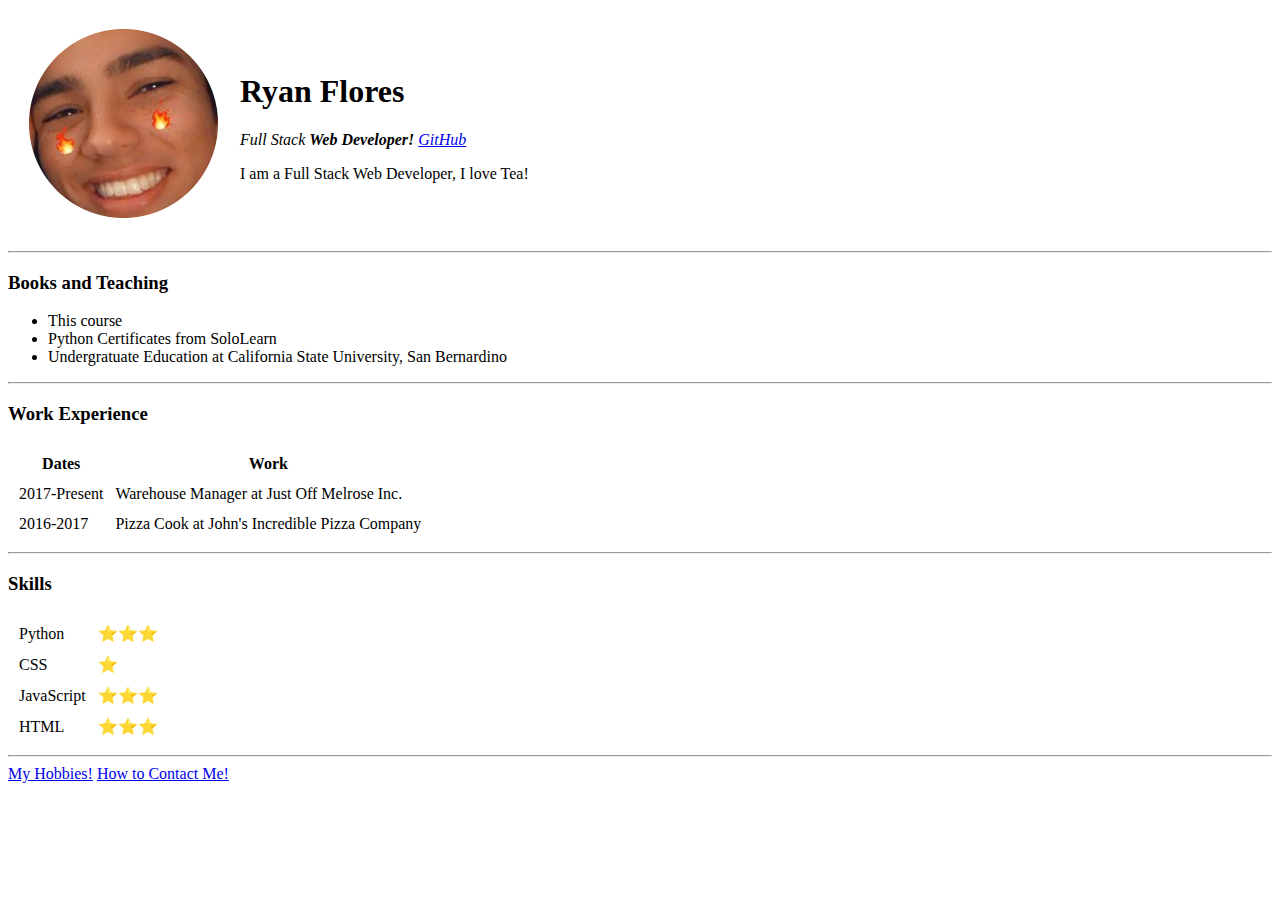
==== index.html @ 0ace560f "Added Initial CV Website Files" ====
<!DOCTYPE html>
<html lang="en" dir="ltr">

<head>
  <meta charset="utf-8">
  <title>Ryan's Personal Site</title>
</head>

<body>
  <table cellspacing='20'>
    <tr>
      <td><img src="images\ryanpfp.png" alt="Ryan's Profile Picture"></td>
      <td>
        <h1>Ryan Flores</h1>
        <p><em>Full Stack <strong>Web Developer! </strong><a href="https://github.com/RyanFloresTT">GitHub</a></em></p>
        <p>I am a Full Stack Web Developer, I love Tea!</p>
      </td>
    </tr>
  </table>

  <hr>
  <h3>Books and Teaching</h3>
  <ul>
    <li>This course</li>
    <li>Python Certificates from SoloLearn</li>
    <li>Undergratuate Education at California State University, San Bernardino</li>
  </ul>
  <hr>
  <h3>Work Experience</h3>
  <table cellspacing='10'>
    <thead>
      <th>Dates</th>
      <th>Work</th>
    </thead>
    <tbody>
      <tr>
        <td>2017-Present</td>
        <td>Warehouse Manager at Just Off Melrose Inc.</td>
      </tr>
      <tr>
        <td>2016-2017</td>
        <td>Pizza Cook at John's Incredible Pizza Company</td>
      </tr>
    </tbody>

  </table>
  <hr>
  <h3>Skills</h3>
  <table cellspacing='10'>
    <tr>
      <td>Python</td>
      <td>⭐⭐⭐</td>
    </tr>
    <tr>
      <td>CSS</td>
      <td>⭐</td>
    </tr>
    <tr>
      <td>JavaScript</td>
      <td>⭐⭐⭐</td>
    </tr>
    <tr>
      <td>HTML</td>
      <td>⭐⭐⭐</td>
    </tr>
  </table>
  <hr>
  <a href="hobbies.html">My Hobbies!</a>
  <a href="contact.html">How to Contact Me!</a>
</body>

</html>
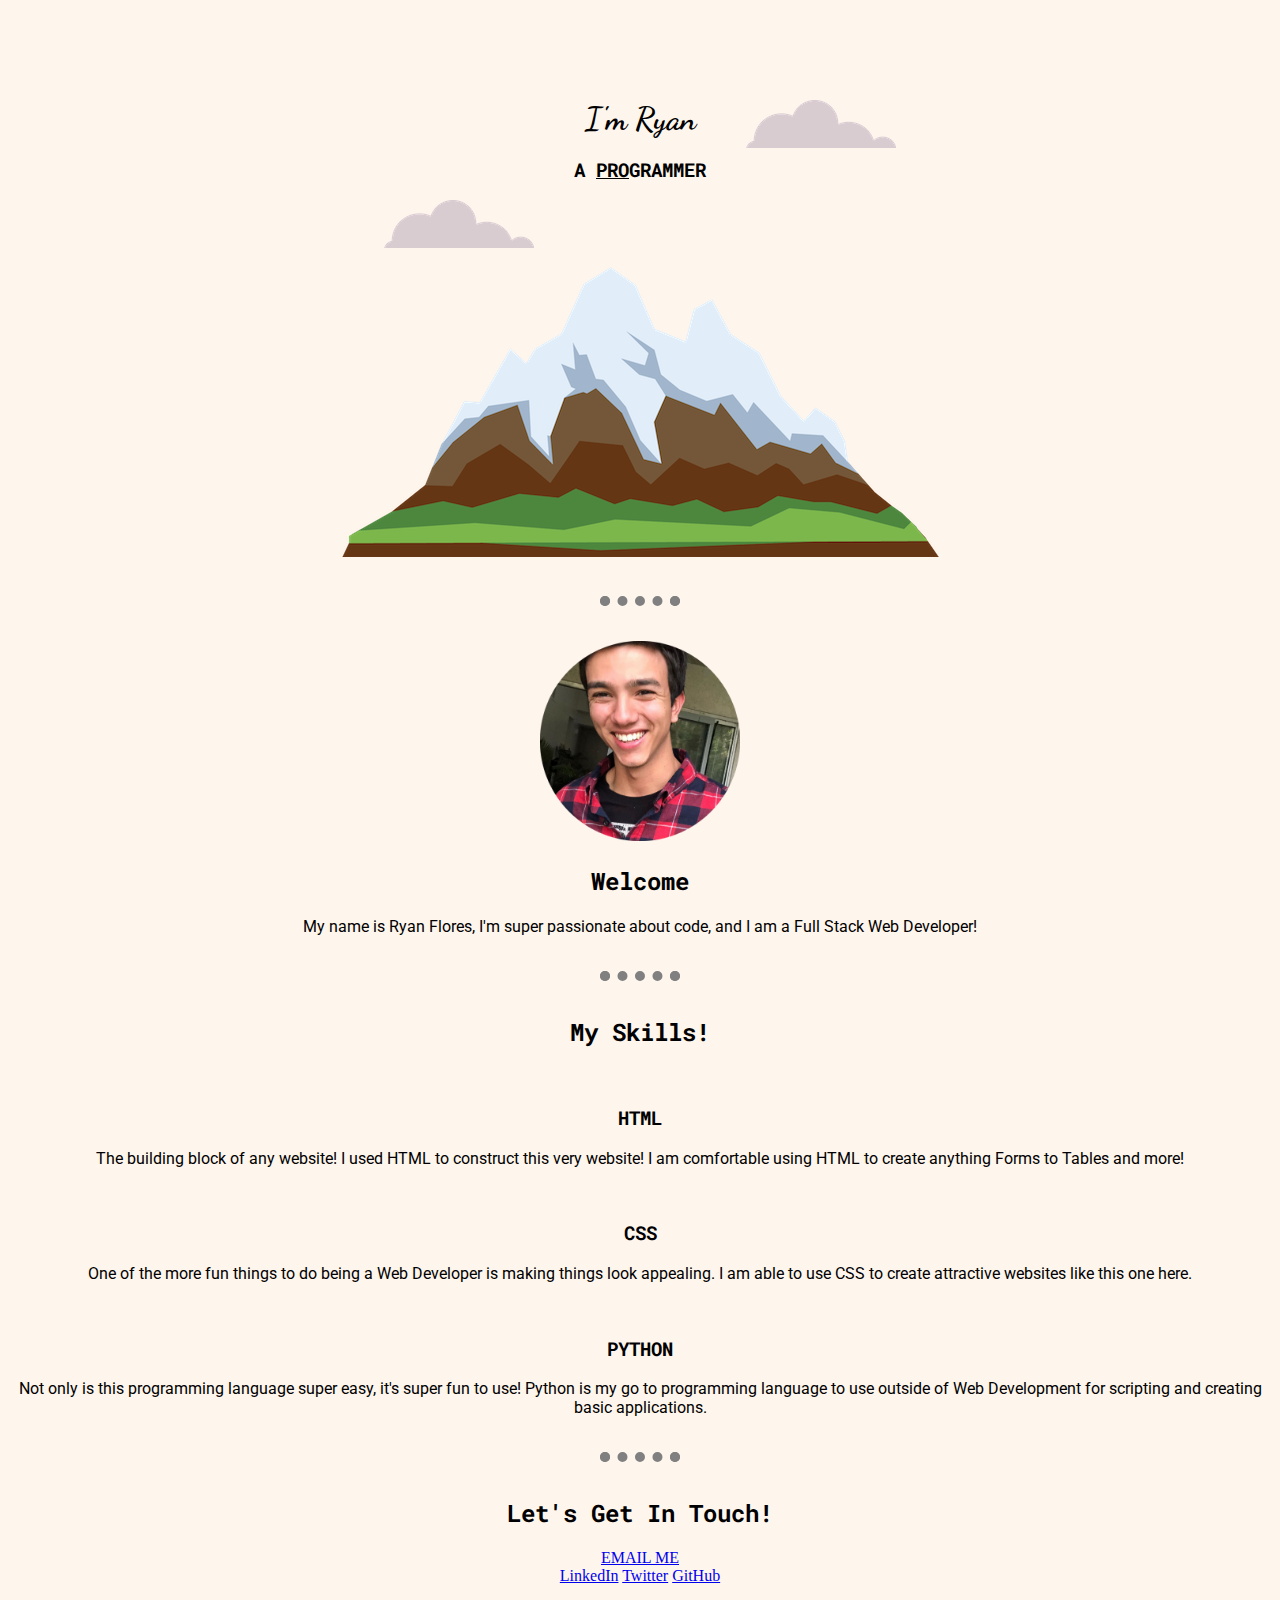
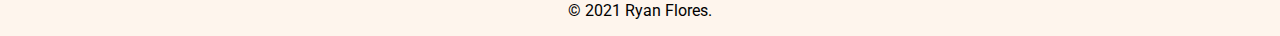
==== commit 5ea3ae82: "Uploading New Files to Main" ====
--- a/index.html
+++ b/index.html
@@ -3,70 +3,62 @@
 
 <head>
   <meta charset="utf-8">
-  <title>Ryan's Personal Site</title>
+  <title>Ryan Flores</title>
+  <link rel="stylesheet" href="css/styles.css">
+  <link rel="icon" href="favicon.ico">
+  <link rel="preconnect" href="https://fonts.googleapis.com">
+  <link rel="preconnect" href="https://fonts.gstatic.com" crossorigin>
+  <link href="https://fonts.googleapis.com/css2?family=Dancing+Script&family=Roboto&family=Roboto+Mono&display=swap" rel="stylesheet">
 </head>
 
 <body>
-  <table cellspacing='20'>
-    <tr>
-      <td><img src="images\ryanpfp.png" alt="Ryan's Profile Picture"></td>
-      <td>
-        <h1>Ryan Flores</h1>
-        <p><em>Full Stack <strong>Web Developer! </strong><a href="https://github.com/RyanFloresTT">GitHub</a></em></p>
-        <p>I am a Full Stack Web Developer, I love Tea!</p>
-      </td>
-    </tr>
-  </table>
+  <div class="top-conatiner">
+    <img class="top-cloud" src="images/cloud.png" alt="">
+    <h1>I'm Ryan</h1>
+    <h3>A <span class = "pro">PRO</span>GRAMMER</h3>
+    <img class="bottom-cloud" src="images/cloud.png" alt="">
+    <img src="images/mountain.png" alt="">
+  </div>
+    <hr>
+  <div class="middle-container">
+    <div class="profile">
+      <img class="pfp" src="images/ryanpfp.png" alt="">
+      <h2>Welcome</h2>
+      <p>My name is Ryan Flores, I'm super passionate about code, and I am a Full Stack Web Developer!</p>
+    </div>
+    <hr>
+    <div class="skills">
+      <h2>My Skills!</h2>
+      <div class="skill-row">
+        <img class="" src="" alt="">
+        <h3>HTML</h3>
+        <p>The building block of any website! I used HTML to construct this very website! I am comfortable using HTML to create anything Forms to Tables and more!</p>
+      </div>
+      <div class="skill-row">
+        <img class="" src="" alt="">
+        <h3>CSS</h3>
+        <p>One of the more fun things to do being a Web Developer is making things look appealing. I am able to use CSS to create attractive websites like this one here.</p>
+      </div><div class="skill-row">
+        <img class="" src="" alt="">
+        <h3>PYTHON</h3>
+        <p>Not only is this programming language super easy, it's super fun to use! Python is my go to programming language to use outside of Web Development for scripting and creating basic applications.</p>
+      </div>
+    </div>
+    <hr>
+    <div class="contact-me">
+      <h2>Let's Get In Touch!</h2>
+      <a class="btn" href="mailto:name@email.com">EMAIL ME</a>
+    </div>
+  </div>
 
-  <hr>
-  <h3>Books and Teaching</h3>
-  <ul>
-    <li>This course</li>
-    <li>Python Certificates from SoloLearn</li>
-    <li>Undergratuate Education at California State University, San Bernardino</li>
-  </ul>
-  <hr>
-  <h3>Work Experience</h3>
-  <table cellspacing='10'>
-    <thead>
-      <th>Dates</th>
-      <th>Work</th>
-    </thead>
-    <tbody>
-      <tr>
-        <td>2017-Present</td>
-        <td>Warehouse Manager at Just Off Melrose Inc.</td>
-      </tr>
-      <tr>
-        <td>2016-2017</td>
-        <td>Pizza Cook at John's Incredible Pizza Company</td>
-      </tr>
-    </tbody>
 
-  </table>
-  <hr>
-  <h3>Skills</h3>
-  <table cellspacing='10'>
-    <tr>
-      <td>Python</td>
-      <td>⭐⭐⭐</td>
-    </tr>
-    <tr>
-      <td>CSS</td>
-      <td>⭐</td>
-    </tr>
-    <tr>
-      <td>JavaScript</td>
-      <td>⭐⭐⭐</td>
-    </tr>
-    <tr>
-      <td>HTML</td>
-      <td>⭐⭐⭐</td>
-    </tr>
-  </table>
-  <hr>
-  <a href="hobbies.html">My Hobbies!</a>
-  <a href="contact.html">How to Contact Me!</a>
+  <div class="bottom-container">
+    <a class="footer-link" href="https://www.linkedin.com/in/ryan-flores-tt/">LinkedIn</a>
+    <a class="footer-link" href="https://twitter.com/_TrustyTea">Twitter</a>
+    <a class="footer-link" href="https://github.com/RyanFloresTT">GitHub</a>
+    <p>© 2021 Ryan Flores.</p>
+  </div>
+
 </body>
 
 </html>
--- a/css/styles.css
+++ b/css/styles.css
@@ -0,0 +1,66 @@
+
+body {
+  margin: 0px;
+  text-align: center;
+  background-color: #FEF5ED;
+}
+
+h1 {
+  margin: 0px;
+  font-family: 'Dancing Script', cursive;
+}
+
+h2 {
+  font-family: 'Roboto Mono', monospace;
+}
+
+h3 {
+  font-family: 'Roboto Mono', monospace;
+}
+
+p {
+  font-family: 'Roboto', sans-serif;
+}
+
+hr {
+  position: relative;
+  border-color: gray;
+  border-style: dotted;
+  border-bottom: none;
+  border-width: 10px;
+  width: 60px;
+  margin: auto;
+  margin-top: 35px;
+  margin-bottom: 35px;
+}
+
+.top-conatiner {
+  padding-top: 100px;
+  background-color: #FEF5ED;
+  position: relative;
+}
+
+.middle-container {
+}
+
+.bottom-container {
+}
+
+.bottom-cloud {
+  position: absolute;
+  left: 30%;
+}
+
+.top-cloud {
+  position: absolute;
+  right: 30%;
+}
+
+.pfp {
+  width: 200px;
+  height: auto;
+}
+
+.pro {
+  text-decoration: underline;
+}
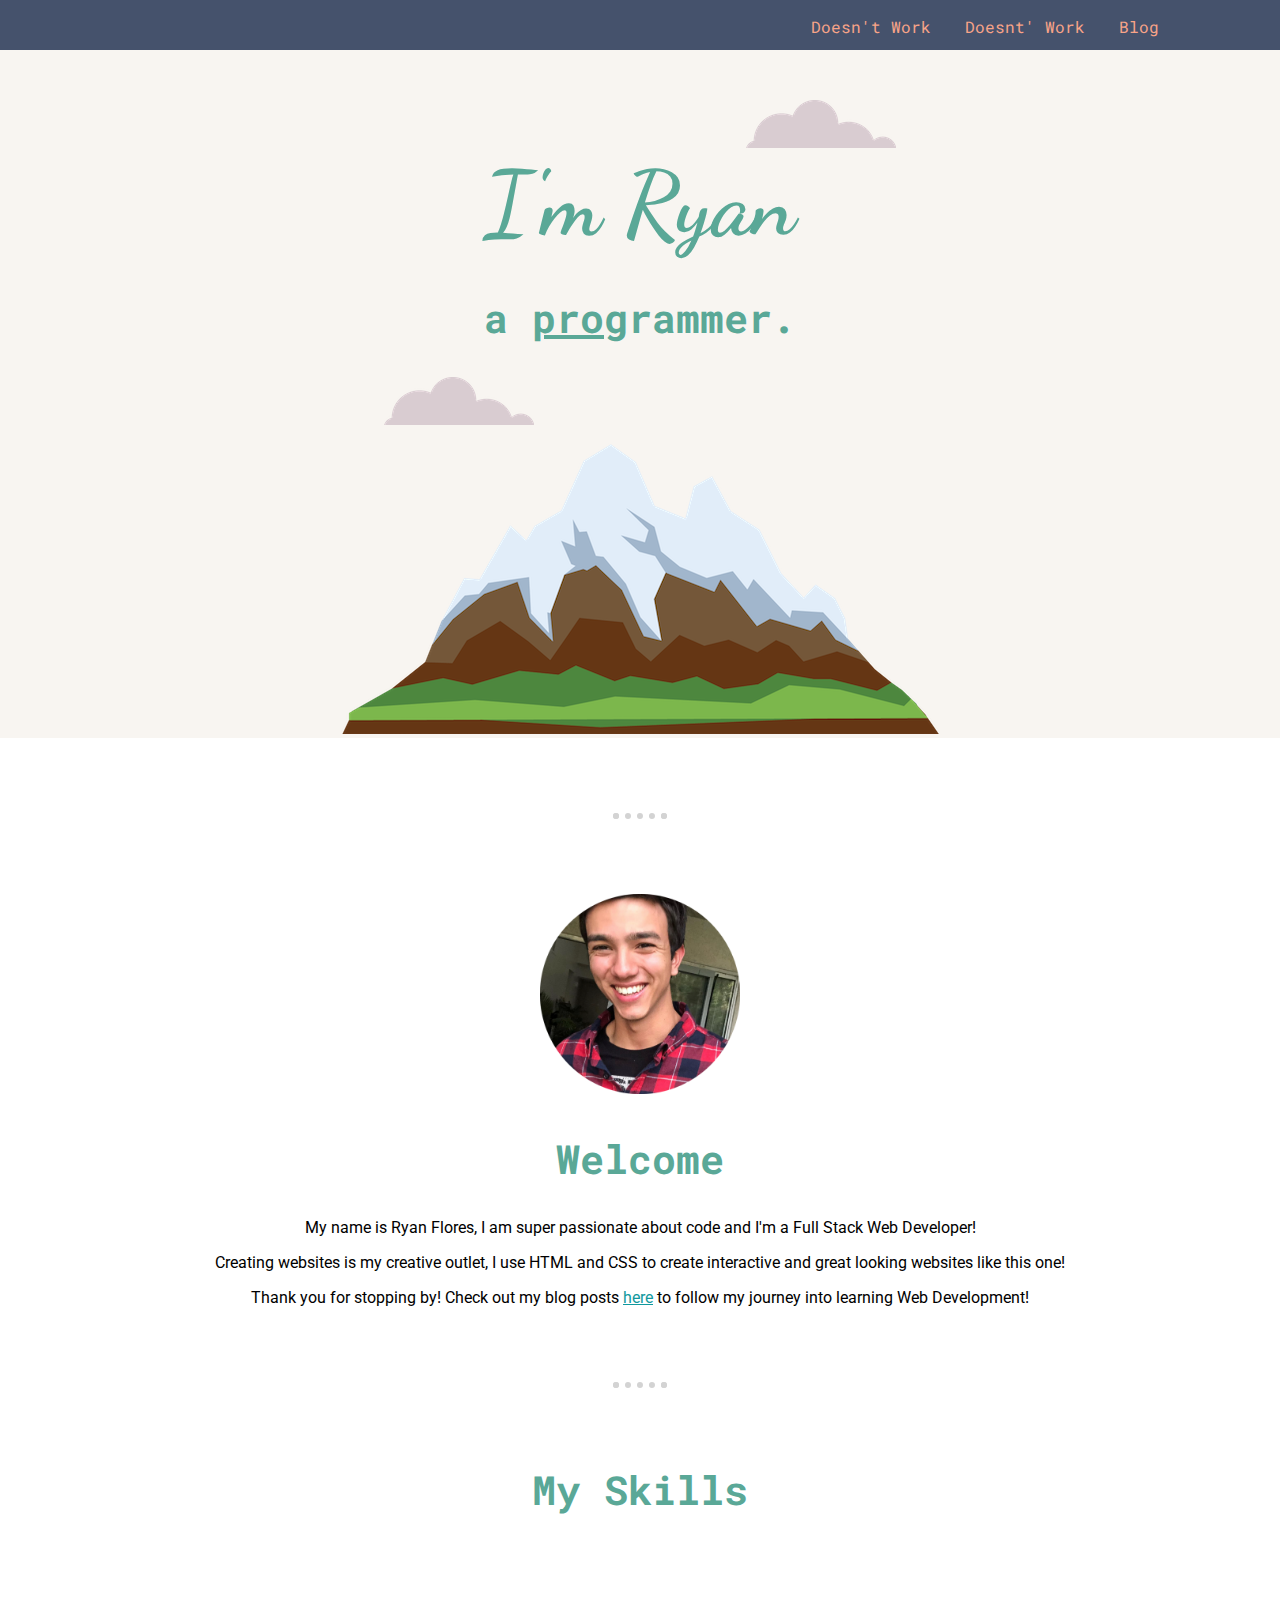
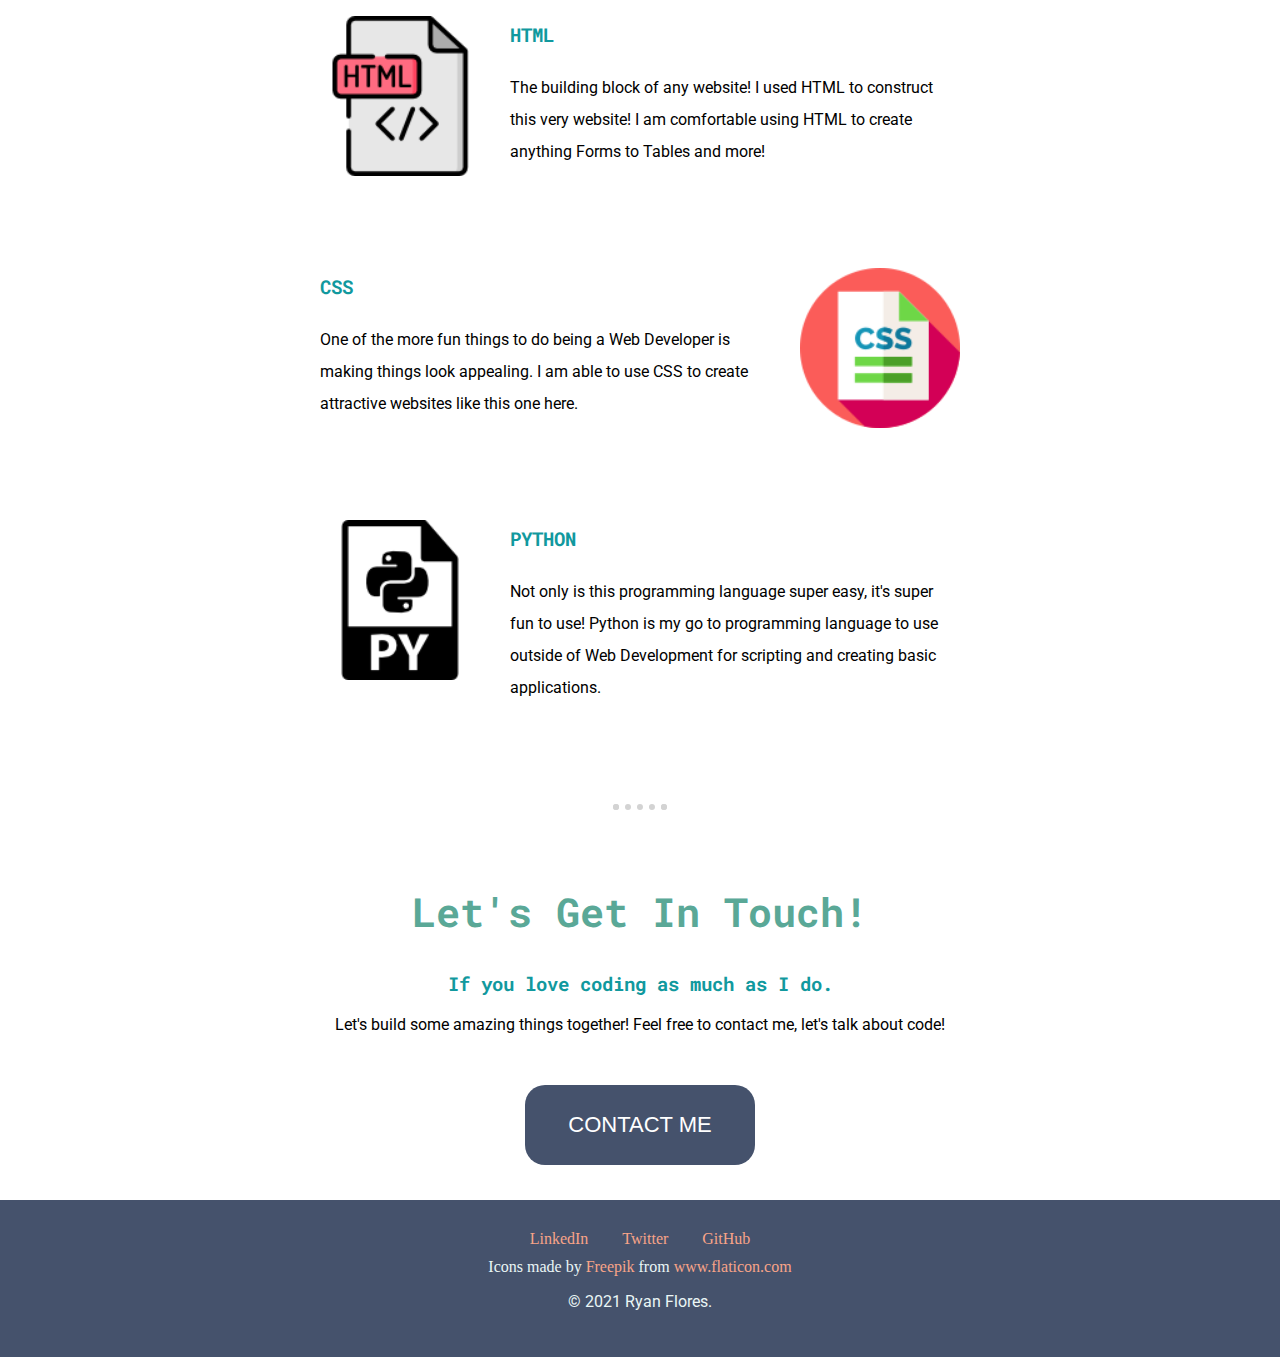
==== commit d25375bd: "Website Update Commits" ====
--- a/index.html
+++ b/index.html
@@ -11,35 +11,49 @@
   <link href="https://fonts.googleapis.com/css2?family=Dancing+Script&family=Roboto&family=Roboto+Mono&display=swap" rel="stylesheet">
 </head>
 
-<body>
+<body><!-- IDEA: Add a pfp/icon thing to the left side of the navbar -->
+  <nav class="nav-bar">
+    <div class="menu">
+      <ul class="menu-items">
+        <a href="#">Doesn't Work</a><!-- FIXME:  -->
+        <a href="#">Doesnt' Work</a><!-- FIXME:  -->
+        <a href="blog.html">Blog</a>
+      </ul>
+    </div>
+  </nav>
   <div class="top-conatiner">
     <img class="top-cloud" src="images/cloud.png" alt="">
     <h1>I'm Ryan</h1>
-    <h3>A <span class = "pro">PRO</span>GRAMMER</h3>
+    <div class="programmer">
+      <h2>a <span class="pro">pro</span>grammer.</h2>
+    </div>
     <img class="bottom-cloud" src="images/cloud.png" alt="">
     <img src="images/mountain.png" alt="">
   </div>
-    <hr>
+  <hr>
   <div class="middle-container">
     <div class="profile">
-      <img class="pfp" src="images/ryanpfp.png" alt="">
+      <img class="pfp" src="images/ryanpfp.png" alt="Ryan's pfp-png">
       <h2>Welcome</h2>
-      <p>My name is Ryan Flores, I'm super passionate about code, and I am a Full Stack Web Developer!</p>
+      <p>My name is Ryan Flores, I am super passionate about code and I'm a Full Stack Web Developer!</p>
+      <p>Creating websites is my creative outlet, I use HTML and CSS to create interactive and great looking websites like this one!</p>
+      <p>Thank you for stopping by! Check out my blog posts <a href="">here</a> to follow my journey into learning Web Development!</p>
     </div>
-    <hr>
+    <hr><!-- FIXME:  I want this section to be its own page, more of a 'resume page'. Leave home page for introduction and stuff.-->
     <div class="skills">
-      <h2>My Skills!</h2>
+      <h2>My Skills</h2>
       <div class="skill-row">
-        <img class="" src="" alt="">
+        <img class="html-img" src="images/html.png" alt="">
         <h3>HTML</h3>
         <p>The building block of any website! I used HTML to construct this very website! I am comfortable using HTML to create anything Forms to Tables and more!</p>
       </div>
       <div class="skill-row">
-        <img class="" src="" alt="">
+        <img class="css-img" src="images/css.png" alt="">
         <h3>CSS</h3>
         <p>One of the more fun things to do being a Web Developer is making things look appealing. I am able to use CSS to create attractive websites like this one here.</p>
-      </div><div class="skill-row">
-        <img class="" src="" alt="">
+      </div>
+      <div class="skill-row">
+        <img class="python-img" src="images/python.png" alt="">
         <h3>PYTHON</h3>
         <p>Not only is this programming language super easy, it's super fun to use! Python is my go to programming language to use outside of Web Development for scripting and creating basic applications.</p>
       </div>
@@ -47,7 +61,9 @@
     <hr>
     <div class="contact-me">
       <h2>Let's Get In Touch!</h2>
-      <a class="btn" href="mailto:name@email.com">EMAIL ME</a>
+      <h3>If you love coding as much as I do.</h3>
+      <p>Let's build some amazing things together! Feel free to contact me, let's talk about code!</p>
+      <a href="mailto:rryanflorres@gmail.com" class="BUTTON_QWR">CONTACT ME</a>
     </div>
   </div>
 
@@ -56,7 +72,8 @@
     <a class="footer-link" href="https://www.linkedin.com/in/ryan-flores-tt/">LinkedIn</a>
     <a class="footer-link" href="https://twitter.com/_TrustyTea">Twitter</a>
     <a class="footer-link" href="https://github.com/RyanFloresTT">GitHub</a>
-    <p>© 2021 Ryan Flores.</p>
+    <div class="iconcredit">Icons made by <a class="icon-footer-link" href="https://www.freepik.com" title="Freepik">Freepik</a> from <a class="icon-footer-link" href="https://www.flaticon.com/" title="Flaticon">www.flaticon.com</a></div>
+    <p class="copyright">© 2021 Ryan Flores.</p>
   </div>
 
 </body>
--- a/css/styles.css
+++ b/css/styles.css
@@ -1,20 +1,27 @@
+a {
+  color: #11999E;
+}
 
 body {
-  margin: 0px;
+  margin: 0;
   text-align: center;
-  background-color: #FEF5ED;
 }
 
 h1 {
-  margin: 0px;
+  font-size: 5.625rem;
+  color: #5AA897;
+  margin: 50px auto 0 auto;
   font-family: 'Dancing Script', cursive;
 }
 
 h2 {
+  font-size: 2.5rem;
+  color: #5AA897;
   font-family: 'Roboto Mono', monospace;
 }
 
 h3 {
+  color: #11999E;
   font-family: 'Roboto Mono', monospace;
 }
 
@@ -24,26 +31,12 @@
 
 hr {
   position: relative;
-  border-color: gray;
+  border-color: lightgray;
   border-style: dotted;
   border-bottom: none;
-  border-width: 10px;
-  width: 60px;
-  margin: auto;
-  margin-top: 35px;
-  margin-bottom: 35px;
-}
-
-.top-conatiner {
-  padding-top: 100px;
-  background-color: #FEF5ED;
-  position: relative;
-}
-
-.middle-container {
-}
-
-.bottom-container {
+  border-width: 6px;
+  width: 42px;
+  margin: 75px auto 75px auto;
 }
 
 .bottom-cloud {
@@ -51,10 +44,70 @@
   left: 30%;
 }
 
-.top-cloud {
-  position: absolute;
-  right: 30%;
+.bottom-container {
+  background-color: #45526C;
+  padding: 30px;
 }
+
+.copyright {
+  color: #EAF6F6;
+}
+
+.css-img {
+  width: 25%;
+  float: right;
+  margin-left: 30px;
+}
+
+.footer-link {
+  color: #F8A488;
+  margin: 15px;
+  text-decoration: none;
+}
+
+.iconcredit {
+  color: #EAF6F6;
+  margin: 10px;
+}
+
+.icon-footer-link {
+  color: #F8A488;
+  text-decoration: none;
+  margin-top: 10px;
+}
+
+.html-img {
+  width: 25%;
+  float: left;
+  margin-right: 30px;
+}
+
+.nav-bar {
+  overflow: hidden;
+  background-color: #45526C;
+  position: fixed;
+  top: 0;
+  left: 0;
+  width: 100%;
+  height: 50px;
+  z-index: 9999;
+}
+
+.menu {
+  width: 90%;
+  margin: auto;
+}
+
+.menu-items a {
+  position: relative;
+  left: 325px;
+  text-decoration: none;
+  font-family: 'Roboto Mono', monospace;
+  color: #F8A488;
+  margin: auto 15px;
+}
+
+.middle-container {}
 
 .pfp {
   width: 200px;
@@ -64,3 +117,60 @@
 .pro {
   text-decoration: underline;
 }
+
+.programmer {
+  font-weight: normal;
+}
+
+.python-img {
+  width: 25%;
+  float: left;
+  margin-right: 30px;
+}
+
+.skill-row {
+  width: 50%;
+  margin: 100px auto 100px auto;
+  text-align: left;
+  line-height: 2;
+}
+
+.top-cloud {
+  position: absolute;
+  right: 30%;
+}
+
+.top-conatiner {
+  padding-top: 100px;
+  position: relative;
+  background-color: #F8F5F1;
+}
+
+.BUTTON_QWR {
+   -webkit-border-radius: 20px;
+   -moz-border-radius: 20px;
+   border-radius: 20px;
+   height: 0;
+   line-height: 0;
+   color: #FFFFFF;
+   font-family: Arial;
+   width: 150px;
+   font-size: 22px;
+   font-weight: 100;
+   padding: 40px;
+   background-color: #45526C;
+   text-decoration: none;
+   display: inline-block;
+   cursor: pointer;
+   text-align: center;
+   margin: 35px auto;
+}
+
+.BUTTON_QWR:hover {
+   background: #5AA897;
+   border: solid #337FED 0;
+   -webkit-border-radius: 20px;
+   -moz-border-radius: 20px;
+   border-radius: 20px;
+   text-decoration: none;
+}
